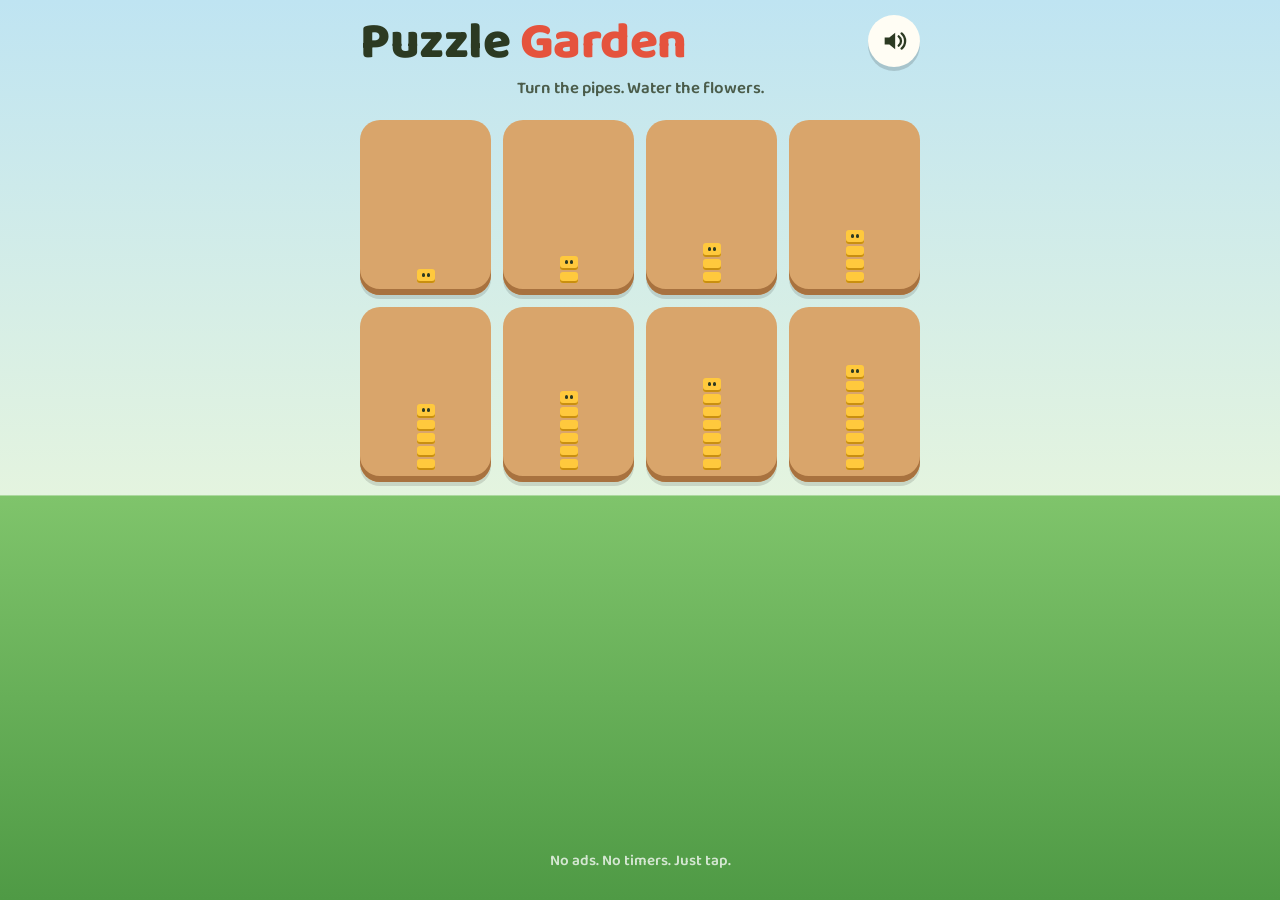
==== index.html @ d379b359 "Puzzle Garden v0.1: installable offline pipe puzzle, 8 levels Co-Authored-By: Claude Opus 5.5 <norep" ====
<!doctype html>
<html lang="en">
<head>
<meta charset="utf-8">
<meta name="viewport" content="width=device-width,initial-scale=1,viewport-fit=cover">
<title>Puzzle Garden</title>
<meta name="description" content="A gentle pipe puzzle for little ones. No ads, no timers.">
<!-- Makes it installable / full-screen when added to the home screen -->
<link rel="manifest" href="manifest.json">
<meta name="theme-color" content="#4f9a45">
<meta name="apple-mobile-web-app-capable" content="yes">
<meta name="mobile-web-app-capable" content="yes">
<meta name="apple-mobile-web-app-status-bar-style" content="default">
<meta name="apple-mobile-web-app-title" content="Puzzle Garden">
<link rel="apple-touch-icon" href="icons/icon-180.png">
<link rel="icon" href="icons/icon-192.png">
<link rel="preconnect" href="https://fonts.googleapis.com">
<link rel="stylesheet" href="https://fonts.googleapis.com/css2?family=Baloo+2:wght@600;800&display=swap">
<link rel="stylesheet" href="css/style.css">
<style>:root{padding-top:env(safe-area-inset-top,0px);padding-bottom:env(safe-area-inset-bottom,0px);box-sizing:border-box}</style>
</head>
<body>
<div class="app">
  <section class="screen" id="home">
    <div class="top">
      <h1>Puzzle <span>Garden</span></h1>
      <button class="round" id="mute" aria-label="Sound on or off"></button>
    </div>
    <p class="sub">Turn the pipes. Water the flowers.</p>
    <div class="plots" id="plots"></div>
    <p class="foot">No ads. No timers. Just tap.</p>
  </section>

  <section class="screen" id="game" hidden>
    <div class="bar">
      <button class="round" id="homeBtn" aria-label="Back to garden"></button>
      <div class="tower" id="lvlTower" aria-hidden="true"></div>
      <button class="round" id="resetBtn" aria-label="Start this level again"></button>
    </div>
    <div class="bed"><div class="board" id="board"></div></div>
  </section>
</div>

<div class="win" id="win" hidden>
  <svg class="big" viewBox="0 0 100 100" aria-hidden="true">
    <g fill="var(--petal)">
      <ellipse cx="50" cy="22" rx="14" ry="20"/><ellipse cx="50" cy="22" rx="14" ry="20" transform="rotate(60 50 45)"/>
      <ellipse cx="50" cy="22" rx="14" ry="20" transform="rotate(120 50 45)"/><ellipse cx="50" cy="22" rx="14" ry="20" transform="rotate(180 50 45)"/>
      <ellipse cx="50" cy="22" rx="14" ry="20" transform="rotate(240 50 45)"/><ellipse cx="50" cy="22" rx="14" ry="20" transform="rotate(300 50 45)"/>
    </g>
    <circle cx="50" cy="45" r="15" fill="var(--centre)"/>
    <circle cx="44" cy="42" r="2.4" fill="var(--ink)"/><circle cx="56" cy="42" r="2.4" fill="var(--ink)"/>
    <path d="M43 49 q7 7 14 0" stroke="var(--ink)" stroke-width="2.6" fill="none" stroke-linecap="round"/>
  </svg>
  <div class="row">
    <button class="round" id="winHome" aria-label="Back to garden"></button>
    <button class="go" id="nextBtn" aria-label="Next level"><svg viewBox="0 0 24 24"><path d="M5 12h12M12 6l6 6-6 6" stroke="#fff" stroke-width="3.2" fill="none" stroke-linecap="round" stroke-linejoin="round"/></svg></button>
  </div>
</div>
<script src="js/levels.js"></script>
<script src="js/game.js"></script>
</body>
</html>
---- css/style.css ----
/* Puzzle Garden styles — colours are defined once at the top as variables */
[hidden]{display:none!important}
*{box-sizing:border-box}
/* Layout: one-screen app — sky-to-grass backdrop, a raised soil bed holds the puzzle grid, big round controls only. Single bright look by design. */
:root{
  --sky:#bfe4f2; --sky-low:#e4f4df;
  --grass:#7fc46b; --grass-deep:#4f9a45; --grass-tuft:#62ad54;
  --soil:#d9a56b; --soil-deep:#a8723f;
  --hose:#f6bd34; --hose-edge:#b57c12;
  --water:#3fa4ea; --water-edge:#1f6fb3;
  --tap:#e5533d; --tap-dark:#a8321f;
  --petal:#ff7fac; --petal-2:#ffb3cd; --centre:#ffd23f; --bud:#5fae4f;
  --rock:#a2abb0; --rock-dark:#7d878d;
  --cube:#ffc93d; --cube-edge:#c98f10;
  --ink:#2c3a22; --card:#fffdf4;
  --display:"Baloo 2","Trebuchet MS",system-ui,sans-serif;
  color-scheme:light;
}
html,body{height:100%}
body{margin:0;background:linear-gradient(var(--sky) 0%,var(--sky-low) 55%,var(--grass) 55.1%,var(--grass-deep) 100%);color:var(--ink);font-family:var(--display);-webkit-tap-highlight-color:transparent;user-select:none;-webkit-user-select:none;overflow:hidden;touch-action:manipulation}
button{font:inherit;color:inherit;border:0;background:none;cursor:pointer;padding:0}
button:focus-visible{outline:4px solid var(--water-edge);outline-offset:3px;border-radius:16px}
.app{height:100%;box-sizing:border-box;padding-left:max(16px,env(safe-area-inset-left,0px));padding-right:max(16px,env(safe-area-inset-right,0px));padding-block:12px;display:flex;flex-direction:column}
.screen{flex:1;display:flex;flex-direction:column;align-items:center;min-height:0}

/* Home */
.top{width:100%;max-width:560px;display:flex;justify-content:space-between;align-items:center}
h1{font-size:clamp(2.2rem,9vw,3.2rem);font-weight:800;margin:6px 0 0;line-height:1;text-wrap:balance;color:var(--ink);letter-spacing:-.5px}
h1 span{color:var(--tap)}
.sub{margin:6px 0 18px;font-weight:600;font-size:1.05rem;opacity:.8}
.round{width:52px;height:52px;border-radius:50%;background:var(--card);box-shadow:0 4px 0 rgba(0,0,0,.15);display:grid;place-items:center;flex:none}
.round:active{transform:translateY(3px);box-shadow:0 1px 0 rgba(0,0,0,.15)}
.round svg{width:28px;height:28px}
.plots{display:grid;grid-template-columns:repeat(4,1fr);gap:12px;width:100%;max-width:560px}
.plot{background:var(--soil);border-radius:20px;box-shadow:inset 0 -6px 0 var(--soil-deep),0 4px 0 rgba(0,0,0,.12);aspect-ratio:3/4;display:flex;flex-direction:column;justify-content:flex-end;align-items:center;padding-bottom:12px;position:relative}
.plot:active{transform:translateY(3px)}
.plot.next{animation:hop 1.4s ease-in-out infinite}
.plot .badge{position:absolute;top:6px;width:30px;height:30px}
.foot{margin-top:auto;padding-top:14px;font-weight:600;opacity:.75;font-size:.95rem;text-align:center;color:#fff}

/* number tower */
.tower{display:flex;flex-direction:column-reverse;gap:2px;align-items:center}
.cube{width:18px;height:11px;background:var(--cube);border-radius:3px;box-shadow:inset 0 -2px 0 var(--cube-edge)}
.cube.face{height:14px;position:relative}
.cube.face::before,.cube.face::after{content:"";position:absolute;top:4px;width:3px;height:4px;border-radius:2px;background:var(--ink)}
.cube.face::before{left:5px}.cube.face::after{right:5px}

/* Game */
.bar{width:100%;max-width:560px;display:flex;justify-content:space-between;align-items:center;gap:12px}
.bar .tower{flex-direction:row;gap:2px}
.bar .cube{width:13px;height:18px}
.bar .cube.face{height:18px}
.bed{margin:auto 0;padding:10px;background:var(--grass-deep);border-radius:24px;box-shadow:inset 0 0 0 6px var(--soil-deep),0 8px 0 rgba(0,0,0,.18)}
.board{display:grid}
.tile{display:block;width:100%;height:100%;position:relative}
.tile svg{width:100%;height:100%;display:block;overflow:visible}
.pipe{transform-box:view-box;transform-origin:50% 50%;transition:transform .28s cubic-bezier(.3,1.5,.55,1)}
.edge line{stroke:var(--hose-edge);stroke-width:34}
.edge circle{fill:var(--hose-edge)}
.inner line{stroke:var(--hose);stroke-width:22;transition:stroke .35s}
.inner circle{fill:var(--hose);transition:fill .35s}
.wet .inner line,.always .inner line{stroke:var(--water)}
.wet .inner circle,.always .inner circle{fill:var(--water)}
.wet .edge line{stroke:var(--water-edge)} .wet .edge circle{fill:var(--water-edge)}
.patch{fill:var(--soil)}
.petals{transform-box:view-box;transform-origin:50px 40px;transform:scale(0);transition:transform .45s cubic-bezier(.3,1.8,.5,1)}
.wet .petals{transform:scale(1)}
.centre{fill:var(--bud);transition:fill .35s}
.wet .centre{fill:var(--centre)}
.wet .flowerwrap{animation:sway 2.4s ease-in-out infinite;transform-box:view-box;transform-origin:50px 90px}
.nudge .pipe{animation:wiggle .9s ease-in-out 2}
.bump{animation:bump .3s}

/* Win */
.win{position:fixed;inset:0;display:flex;flex-direction:column;align-items:center;justify-content:center;gap:24px;background:rgba(255,253,244,.72);backdrop-filter:blur(3px);-webkit-backdrop-filter:blur(3px);z-index:20}
.win .big{width:min(52vw,220px);animation:pop .6s cubic-bezier(.3,1.8,.5,1)}
.win .row{display:flex;gap:20px;align-items:center}
.go{width:96px;height:96px;border-radius:50%;background:var(--grass-deep);box-shadow:0 6px 0 #2f6b29;display:grid;place-items:center;animation:hop 1.2s ease-in-out infinite}
.go svg{width:52px;height:52px}
.fall{position:fixed;top:-30px;width:16px;height:22px;border-radius:50% 50% 50% 0;background:var(--petal);z-index:21;pointer-events:none;animation:fall linear forwards}
.fall:nth-child(odd){background:var(--petal-2)}

@keyframes hop{0%,100%{transform:translateY(0)}50%{transform:translateY(-6px)}}
@keyframes wiggle{0%,100%{transform:rotate(0)}25%{transform:rotate(-10deg)}75%{transform:rotate(10deg)}}
@keyframes bump{50%{transform:translateX(-4px)}}
@keyframes pop{from{transform:scale(.2)}to{transform:scale(1)}}
@keyframes sway{0%,100%{transform:rotate(-4deg)}50%{transform:rotate(4deg)}}
@keyframes fall{to{transform:translateY(110vh) rotate(540deg)}}
@media (prefers-reduced-motion:reduce){*,*::before,*::after{animation:none!important;transition-duration:.01ms!important}}
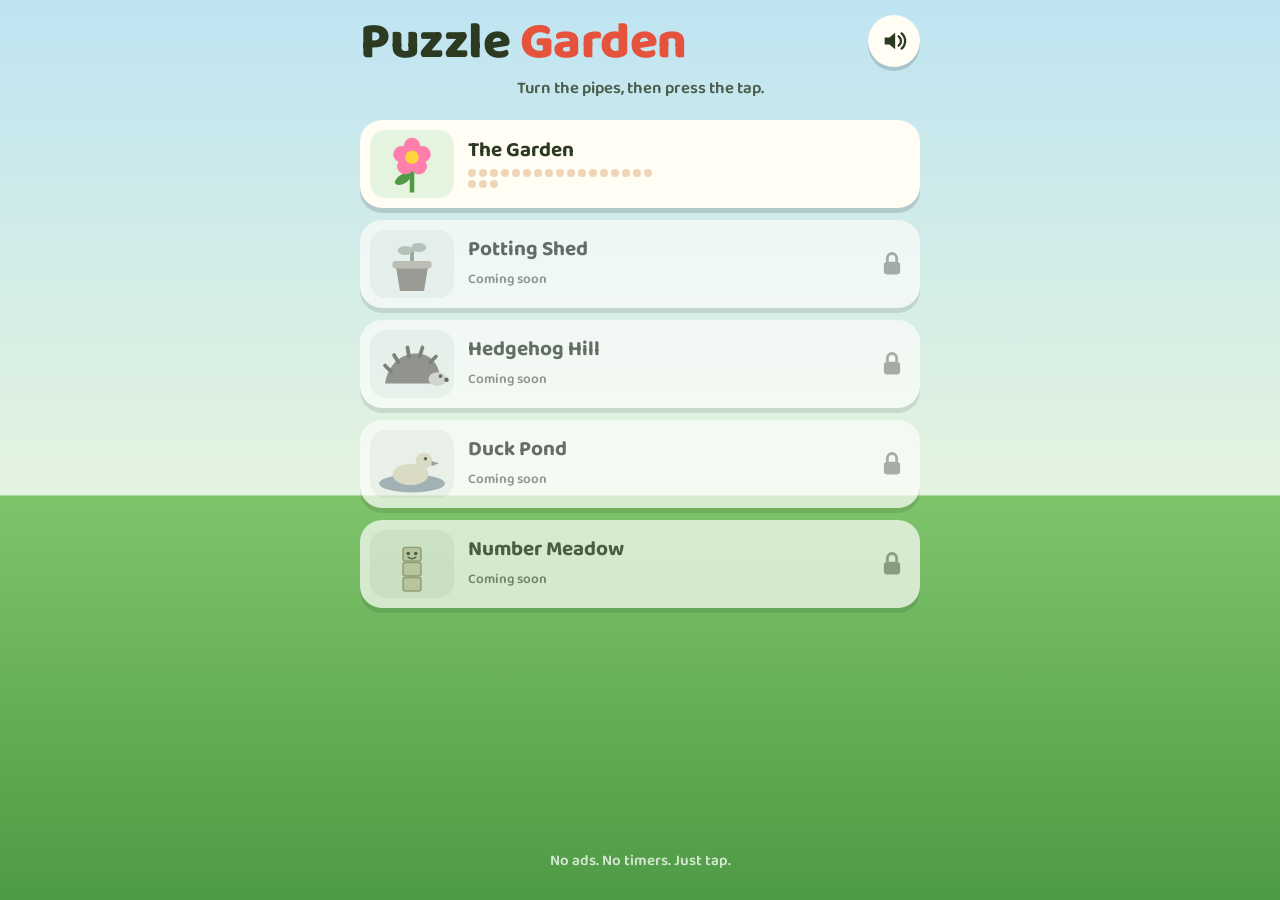
==== commit e46e67ec: "Press-the-tap testing, world map, World 1 rework with stuck pipes Co-Authored-By: Claude Opus 5.5 <n" ====
--- a/index.html
+++ b/index.html
@@ -26,14 +26,23 @@
       <h1>Puzzle <span>Garden</span></h1>
       <button class="round" id="mute" aria-label="Sound on or off"></button>
     </div>
-    <p class="sub">Turn the pipes. Water the flowers.</p>
+    <p class="sub">Turn the pipes, then press the tap.</p>
+    <div class="worlds" id="worlds"></div>
+    <p class="foot">No ads. No timers. Just tap.</p>
+  </section>
+
+  <section class="screen" id="levels" hidden>
+    <div class="bar">
+      <button class="round" id="levelsBack" aria-label="Back to worlds"></button>
+      <h2 id="worldName"></h2>
+      <span class="spacer"></span>
+    </div>
     <div class="plots" id="plots"></div>
-    <p class="foot">No ads. No timers. Just tap.</p>
   </section>
 
   <section class="screen" id="game" hidden>
     <div class="bar">
-      <button class="round" id="homeBtn" aria-label="Back to garden"></button>
+      <button class="round" id="homeBtn" aria-label="Back to levels"></button>
       <div class="tower" id="lvlTower" aria-hidden="true"></div>
       <button class="round" id="resetBtn" aria-label="Start this level again"></button>
     </div>
--- a/css/style.css
+++ b/css/style.css
@@ -12,6 +12,7 @@
   --petal:#ff7fac; --petal-2:#ffb3cd; --centre:#ffd23f; --bud:#5fae4f;
   --rock:#a2abb0; --rock-dark:#7d878d;
   --cube:#ffc93d; --cube-edge:#c98f10;
+  --metal:#c3ccd2; --metal-edge:#6f7c86; --bolt:#55616a;
   --ink:#2c3a22; --card:#fffdf4;
   --display:"Baloo 2","Trebuchet MS",system-ui,sans-serif;
   color-scheme:light;
@@ -22,6 +23,7 @@
 button:focus-visible{outline:4px solid var(--water-edge);outline-offset:3px;border-radius:16px}
 .app{height:100%;box-sizing:border-box;padding-left:max(16px,env(safe-area-inset-left,0px));padding-right:max(16px,env(safe-area-inset-right,0px));padding-block:12px;display:flex;flex-direction:column}
 .screen{flex:1;display:flex;flex-direction:column;align-items:center;min-height:0}
+#home,#levels{overflow-y:auto;-webkit-overflow-scrolling:touch}
 
 /* Home */
 .top{width:100%;max-width:560px;display:flex;justify-content:space-between;align-items:center}
@@ -31,27 +33,25 @@
 .round{width:52px;height:52px;border-radius:50%;background:var(--card);box-shadow:0 4px 0 rgba(0,0,0,.15);display:grid;place-items:center;flex:none}
 .round:active{transform:translateY(3px);box-shadow:0 1px 0 rgba(0,0,0,.15)}
 .round svg{width:28px;height:28px}
-.plots{display:grid;grid-template-columns:repeat(4,1fr);gap:12px;width:100%;max-width:560px}
-.plot{background:var(--soil);border-radius:20px;box-shadow:inset 0 -6px 0 var(--soil-deep),0 4px 0 rgba(0,0,0,.12);aspect-ratio:3/4;display:flex;flex-direction:column;justify-content:flex-end;align-items:center;padding-bottom:12px;position:relative}
+.plots{display:grid;grid-template-columns:repeat(5,1fr);gap:10px;width:100%;max-width:560px}
+.plot{background:var(--soil);border-radius:20px;box-shadow:inset 0 -6px 0 var(--soil-deep),0 4px 0 rgba(0,0,0,.12);aspect-ratio:4/5;display:flex;flex-direction:column;justify-content:flex-end;align-items:center;padding-bottom:10px;position:relative}
 .plot:active{transform:translateY(3px)}
 .plot.next{animation:hop 1.4s ease-in-out infinite}
-.plot .badge{position:absolute;top:6px;width:30px;height:30px}
+.plot .badge{position:absolute;top:-6px;right:-6px;width:26px;height:26px}
 .foot{margin-top:auto;padding-top:14px;font-weight:600;opacity:.75;font-size:.95rem;text-align:center;color:#fff}
 
 /* number tower */
-.tower{display:flex;flex-direction:column-reverse;gap:2px;align-items:center}
-.cube{width:18px;height:11px;background:var(--cube);border-radius:3px;box-shadow:inset 0 -2px 0 var(--cube-edge)}
-.cube.face{height:14px;position:relative}
-.cube.face::before,.cube.face::after{content:"";position:absolute;top:4px;width:3px;height:4px;border-radius:2px;background:var(--ink)}
-.cube.face::before{left:5px}.cube.face::after{right:5px}
+.tower{display:flex;flex-direction:row;gap:3px;align-items:flex-end}
+.stack{display:flex;flex-direction:column-reverse;gap:2px}
+.cube{width:11px;height:9px;background:var(--cube);border-radius:2px;box-shadow:inset 0 -2px 0 var(--cube-edge)}
+.cube.face{height:12px;position:relative}
+.cube.face::before,.cube.face::after{content:"";position:absolute;top:3px;width:2px;height:3px;border-radius:2px;background:var(--ink)}
+.cube.face::before{left:3px}.cube.face::after{right:3px}
 
 /* Game */
 .bar{width:100%;max-width:560px;display:flex;justify-content:space-between;align-items:center;gap:12px}
-.bar .tower{flex-direction:row;gap:2px}
-.bar .cube{width:13px;height:18px}
-.bar .cube.face{height:18px}
 .bed{margin:auto 0;padding:10px;background:var(--grass-deep);border-radius:24px;box-shadow:inset 0 0 0 6px var(--soil-deep),0 8px 0 rgba(0,0,0,.18)}
-.board{display:grid}
+.board{display:grid;position:relative}
 .tile{display:block;width:100%;height:100%;position:relative}
 .tile svg{width:100%;height:100%;display:block;overflow:visible}
 .pipe{transform-box:view-box;transform-origin:50% 50%;transition:transform .28s cubic-bezier(.3,1.5,.55,1)}
@@ -87,3 +87,45 @@
 @keyframes sway{0%,100%{transform:rotate(-4deg)}50%{transform:rotate(4deg)}}
 @keyframes fall{to{transform:translateY(110vh) rotate(540deg)}}
 @media (prefers-reduced-motion:reduce){*,*::before,*::after{animation:none!important;transition-duration:.01ms!important}}
+
+/* World map */
+.worlds{display:flex;flex-direction:column;gap:12px;width:100%;max-width:560px}
+.world{display:flex;align-items:center;gap:14px;background:var(--card);border-radius:22px;padding:10px 14px 10px 10px;box-shadow:0 5px 0 rgba(0,0,0,.14);position:relative;text-align:left}
+.world:active{transform:translateY(3px);box-shadow:0 2px 0 rgba(0,0,0,.14)}
+.world .art{width:84px;height:68px;flex:none;background:var(--sky-low);border-radius:16px;display:grid;place-items:center}
+.world .art svg{width:76px;height:60px}
+.winfo{display:flex;flex-direction:column;gap:6px;min-width:0}
+.winfo strong{font-size:1.3rem;line-height:1.1}
+.dots{display:flex;flex-wrap:wrap;gap:3px;max-width:190px}
+.dots i{width:8px;height:8px;border-radius:50%;background:var(--soil);opacity:.45}
+.dots i.on{background:var(--petal);opacity:1}
+.soon{font-size:.85rem;font-weight:600;opacity:.7}
+.world.locked{filter:grayscale(.85);opacity:.7}
+.world .lock{position:absolute;right:14px;top:50%;transform:translateY(-50%);width:28px;height:28px}
+.world .lock svg{width:28px;height:28px}
+h2{margin:0;font-size:1.5rem;font-weight:800;text-align:center;flex:1}
+.spacer{width:52px;flex:none}
+#levels .plots{margin-top:18px}
+
+/* Stuck metal pipes */
+.fixed .edge line{stroke:var(--metal-edge)} .fixed .edge circle{fill:var(--metal-edge)}
+.fixed .inner line{stroke:var(--metal)} .fixed .inner circle{fill:var(--metal)}
+.bolt{fill:var(--bolt)}
+.fixed.wet .inner line{stroke:var(--water)} .fixed.wet .inner circle{fill:var(--water)}
+.fixed.wet .edge line{stroke:var(--metal-edge)} .fixed.wet .edge circle{fill:var(--metal-edge)}
+
+/* The tap: pulses to invite a press, wheel spins while running */
+.tap .inner line{stroke:var(--hose)}
+.tap.on .inner line{stroke:var(--water)}
+.tap.pulse svg{animation:pulse 1.1s ease-in-out infinite}
+.tap .wheel{transform-box:view-box;transform-origin:50px 44px;transition:transform .5s}
+.tap.on .wheel{transform:rotate(180deg)}
+
+/* Leak splash */
+.splash{position:absolute;width:0;height:0;pointer-events:none;z-index:3}
+.splash i{position:absolute;left:-6px;top:-6px;width:12px;height:12px;border-radius:50% 50% 50% 0;background:var(--water);animation:drop .7s ease-out forwards}
+.splash::before{content:"";position:absolute;left:-18px;top:-18px;width:36px;height:36px;border-radius:50%;background:var(--water);opacity:.35;animation:puddle .9s ease-out forwards}
+
+@keyframes pulse{0%,100%{transform:scale(1)}50%{transform:scale(1.12)}}
+@keyframes drop{0%{transform:translate(0,0) scale(.4);opacity:1}100%{transform:translate(var(--dx),var(--dy)) scale(1);opacity:0}}
+@keyframes puddle{0%{transform:scale(.2);opacity:.6}100%{transform:scale(1.4);opacity:0}}
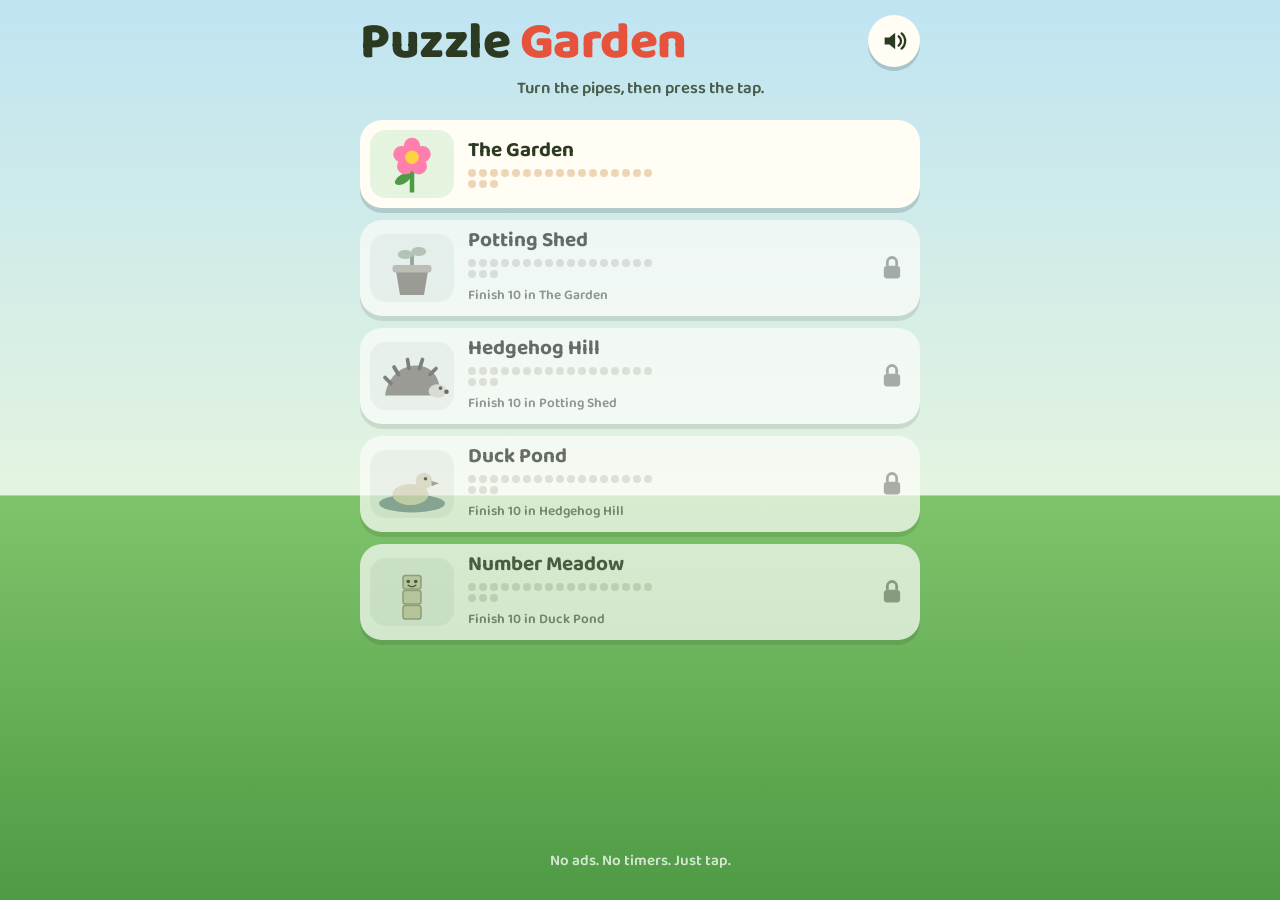
==== commit 32b3f346: "Worlds 2-5 (80 levels): tray pieces, hedgehogs, pebbles, colours, bridges, number flowers; auto-refr" ====
--- a/index.html
+++ b/index.html
@@ -47,6 +47,7 @@
       <button class="round" id="resetBtn" aria-label="Start this level again"></button>
     </div>
     <div class="bed"><div class="board" id="board"></div></div>
+    <div class="tray" id="tray" hidden></div>
   </section>
 </div>
 
--- a/css/style.css
+++ b/css/style.css
@@ -12,7 +12,11 @@
   --petal:#ff7fac; --petal-2:#ffb3cd; --centre:#ffd23f; --bud:#5fae4f;
   --rock:#a2abb0; --rock-dark:#7d878d;
   --cube:#ffc93d; --cube-edge:#c98f10;
-  --metal:#c3ccd2; --metal-edge:#6f7c86; --bolt:#55616a;
+  --metal:#c3ccd2;
+  --red-water:#ef4f6a; --red-edge:#a92d45; --mix:#8f63c9; --mix-edge:#5d3f8c;
+  --bflower:#5fa8ee; --rflower:#f04f78;
+  --hog:#9a7350; --hog-dark:#6b4f35; --hog-face:#ecd0a8;
+  --pebble:#e3d3b2; --pebble-dark:#bfa982; --slot:#c48f58; --metal-edge:#6f7c86; --bolt:#55616a;
   --ink:#2c3a22; --card:#fffdf4;
   --display:"Baloo 2","Trebuchet MS",system-ui,sans-serif;
   color-scheme:light;
@@ -129,3 +133,47 @@
 @keyframes pulse{0%,100%{transform:scale(1)}50%{transform:scale(1.12)}}
 @keyframes drop{0%{transform:translate(0,0) scale(.4);opacity:1}100%{transform:translate(var(--dx),var(--dy)) scale(1);opacity:0}}
 @keyframes puddle{0%{transform:scale(.2);opacity:.6}100%{transform:scale(1.4);opacity:0}}
+
+/* Coloured water: blue (default), red, and muddy purple when they mix */
+.wet.w-r .inner line,.wet.w-r .inner circle,.wet.w-r .inner path{stroke:var(--red-water)}
+.wet.w-r .inner circle{fill:var(--red-water)}
+.wet.w-r .edge line,.wet.w-r .edge path{stroke:var(--red-edge)} .wet.w-r .edge circle{fill:var(--red-edge)}
+.wet.w-mix .inner line,.wet.w-mix .inner path{stroke:var(--mix)} .wet.w-mix .inner circle{fill:var(--mix)}
+.wet.w-mix .edge line,.wet.w-mix .edge path{stroke:var(--mix-edge)} .wet.w-mix .edge circle{fill:var(--mix-edge)}
+.tap.on.w-r .inner line{stroke:var(--red-water)}
+.inner path{stroke:var(--hose);stroke-width:22;transition:stroke .35s}
+.edge path{stroke:var(--hose-edge);stroke-width:34}
+.wet .inner path{stroke:var(--water)} .wet .edge path{stroke:var(--water-edge)}
+
+/* Bridges: two pipes crossing; each keeps its own water */
+.bridge .ax-v .inner line,.bridge .ax-v .edge line{transition:stroke .35s}
+
+/* Tray of pieces and empty slots */
+.tray{display:flex;flex-wrap:wrap;justify-content:center;gap:8px;margin:14px auto 0;padding:10px;max-width:560px;min-height:40px;background:var(--soil-deep);border-radius:20px;box-shadow:inset 0 4px 0 rgba(0,0,0,.18);touch-action:none}
+.tray:empty::after{content:"";display:block;width:40px;height:40px;border-radius:12px;border:3px dashed rgba(255,255,255,.35)}
+.piece{touch-action:none;transition:transform .15s}
+.piece svg{width:100%;height:100%;display:block}
+.piece.sel{transform:translateY(-8px) scale(1.06);filter:drop-shadow(0 6px 0 rgba(0,0,0,.25))}
+.hole{fill:none;stroke:var(--slot);stroke-width:4;stroke-dasharray:10 8}
+.slot .patch{fill:var(--soil)}
+.board{touch-action:none}
+.lifted{opacity:.35}
+.ghost{position:fixed;left:0;top:0;pointer-events:none;z-index:30;filter:drop-shadow(0 10px 6px rgba(0,0,0,.3))}
+.ghost svg{width:100%;height:100%;display:block}
+.haspebble .pebble{animation:none}
+
+/* Hedgehog: asleep, then soaked and grumpy */
+.hog .awake{display:none}
+.soaked .hog .awake{display:inline} .soaked .hog .sleepy,.soaked .hog .zzz{display:none}
+.soaked .hog{animation:shiver .12s linear 6;transform-box:view-box;transform-origin:50% 80%}
+.zzz{animation:zz 2.4s ease-in-out infinite} .z2{animation-delay:.6s}
+@keyframes zz{0%,100%{transform:translateY(0);opacity:.2}50%{transform:translateY(-4px);opacity:.6}}
+@keyframes shiver{0%,100%{transform:translateX(0)}25%{transform:translateX(-3px)}75%{transform:translateX(3px)}}
+
+/* Number blocks on taps and flowers */
+.scube{fill:var(--cube);stroke:var(--cube-edge);stroke-width:1.5}
+.wcube{fill:var(--water);stroke:var(--water-edge);stroke-width:1.5}
+.wrong .flowerwrap{animation:nope .5s ease-in-out 2;transform-box:view-box;transform-origin:50px 90px}
+.wrong .centre{fill:#a88a5c}
+@keyframes nope{0%,100%{transform:rotate(0)}25%{transform:rotate(-8deg)}75%{transform:rotate(8deg)}}
+.splash.red i,.splash.red::before{background:var(--red-water)}
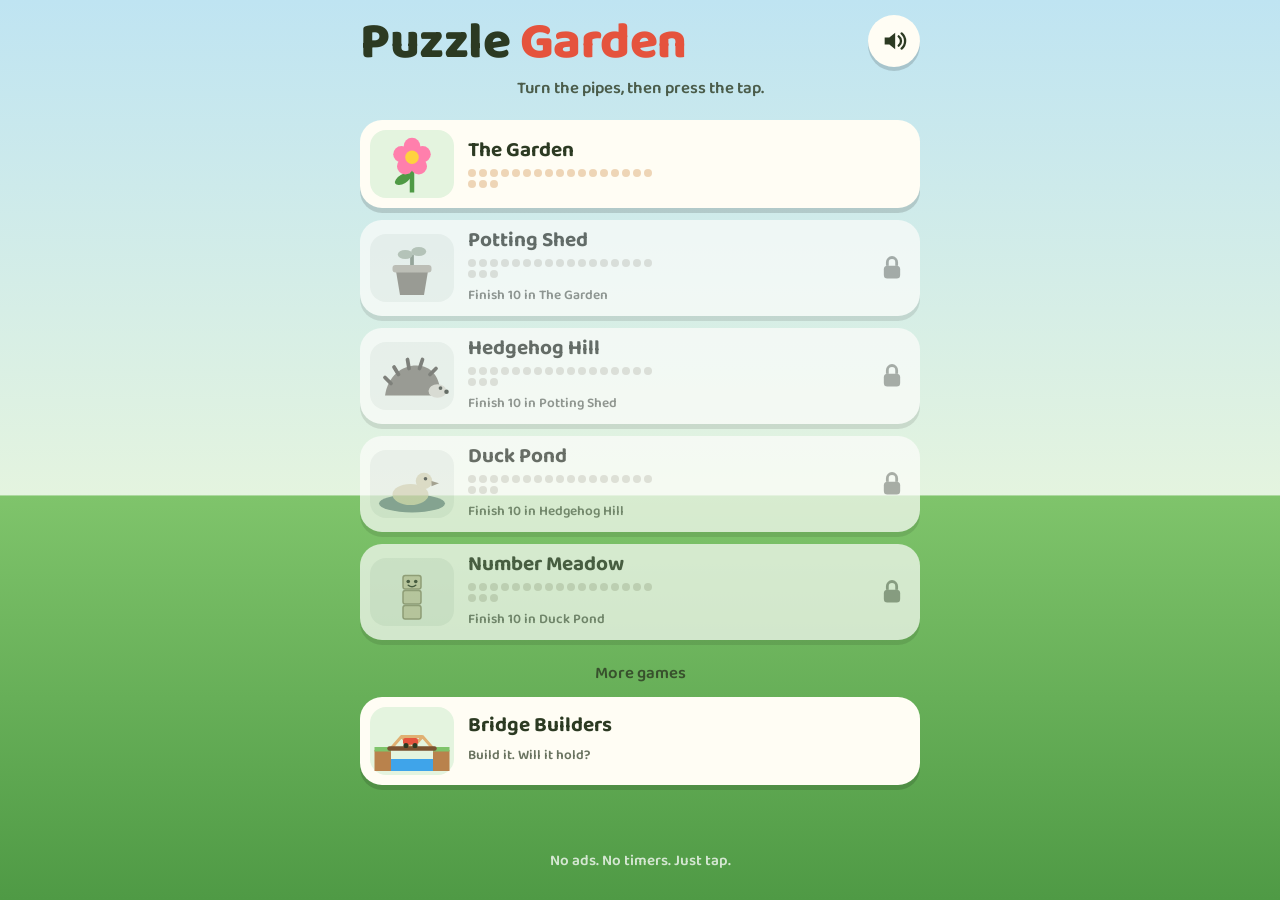
==== commit f62d6608: "Bridge Builders: truss physics, 10 levels, 5 cars, stress colours; linked from home screen Co-Author" ====
--- a/index.html
+++ b/index.html
@@ -2,7 +2,7 @@
 <html lang="en">
 <head>
 <meta charset="utf-8">
-<meta name="viewport" content="width=device-width,initial-scale=1,viewport-fit=cover">
+<meta name="viewport" content="width=device-width,initial-scale=1,maximum-scale=1,minimum-scale=1,user-scalable=no,viewport-fit=cover">
 <title>Puzzle Garden</title>
 <meta name="description" content="A gentle pipe puzzle for little ones. No ads, no timers.">
 <!-- Makes it installable / full-screen when added to the home screen -->
@@ -28,6 +28,13 @@
     </div>
     <p class="sub">Turn the pipes, then press the tap.</p>
     <div class="worlds" id="worlds"></div>
+    <p class="sub more">More games</p>
+    <div class="worlds">
+      <a class="world gamecard" href="bridge/" aria-label="Bridge Builders">
+        <div class="art"><svg viewBox="0 0 100 80"><rect x="0" y="52" width="22" height="28" fill="#b9824c"/><rect x="78" y="52" width="22" height="28" fill="#b9824c"/><rect x="0" y="48" width="22" height="6" fill="#7fc46b"/><rect x="78" y="48" width="22" height="6" fill="#7fc46b"/><rect x="22" y="64" width="56" height="16" fill="#3fa4ea"/><path d="M22 50L36 34 50 50 64 34 78 50M36 34H64" stroke="#e0b072" stroke-width="4" fill="none" stroke-linejoin="round"/><path d="M20 50H80" stroke="#7a5230" stroke-width="6" stroke-linecap="round"/><rect x="38" y="36" width="20" height="9" rx="3" fill="#e5533d"/><circle cx="42" cy="46" r="3.4" fill="#2c3a22"/><circle cx="54" cy="46" r="3.4" fill="#2c3a22"/></svg></div>
+        <div class="winfo"><strong>Bridge Builders</strong><span class="soon">Build it. Will it hold?</span></div>
+      </a>
+    </div>
     <p class="foot">No ads. No timers. Just tap.</p>
   </section>
 
--- a/css/style.css
+++ b/css/style.css
@@ -149,14 +149,14 @@
 .bridge .ax-v .inner line,.bridge .ax-v .edge line{transition:stroke .35s}
 
 /* Tray of pieces and empty slots */
-.tray{display:flex;flex-wrap:wrap;justify-content:center;gap:8px;margin:14px auto 0;padding:10px;max-width:560px;min-height:40px;background:var(--soil-deep);border-radius:20px;box-shadow:inset 0 4px 0 rgba(0,0,0,.18);touch-action:none}
+.tray{display:flex;flex-wrap:wrap;justify-content:center;gap:8px;margin:14px auto 0;padding:10px;max-width:560px;min-height:40px;background:var(--soil-deep);border-radius:20px;box-shadow:inset 0 4px 0 rgba(0,0,0,.18);touch-action:manipulation}
 .tray:empty::after{content:"";display:block;width:40px;height:40px;border-radius:12px;border:3px dashed rgba(255,255,255,.35)}
-.piece{touch-action:none;transition:transform .15s}
+.piece{touch-action:manipulation;transition:transform .15s}
 .piece svg{width:100%;height:100%;display:block}
 .piece.sel{transform:translateY(-8px) scale(1.06);filter:drop-shadow(0 6px 0 rgba(0,0,0,.25))}
 .hole{fill:none;stroke:var(--slot);stroke-width:4;stroke-dasharray:10 8}
 .slot .patch{fill:var(--soil)}
-.board{touch-action:none}
+.board{touch-action:manipulation}
 .lifted{opacity:.35}
 .ghost{position:fixed;left:0;top:0;pointer-events:none;z-index:30;filter:drop-shadow(0 10px 6px rgba(0,0,0,.3))}
 .ghost svg{width:100%;height:100%;display:block}
@@ -177,3 +177,12 @@
 .wrong .centre{fill:#a88a5c}
 @keyframes nope{0%,100%{transform:rotate(0)}25%{transform:rotate(-8deg)}75%{transform:rotate(8deg)}}
 .splash.red i,.splash.red::before{background:var(--red-water)}
+
+/* iPhone: no double-tap zoom, no text-size jumps, no grey tap flash */
+html,body,button,.tile,.piece,.plot,.world{touch-action:manipulation}
+html{-webkit-text-size-adjust:100%;text-size-adjust:100%}
+*{-webkit-touch-callout:none}
+
+/* Link to other games on the home screen */
+a.world{text-decoration:none;color:inherit}
+.sub.more{margin:20px 0 10px}
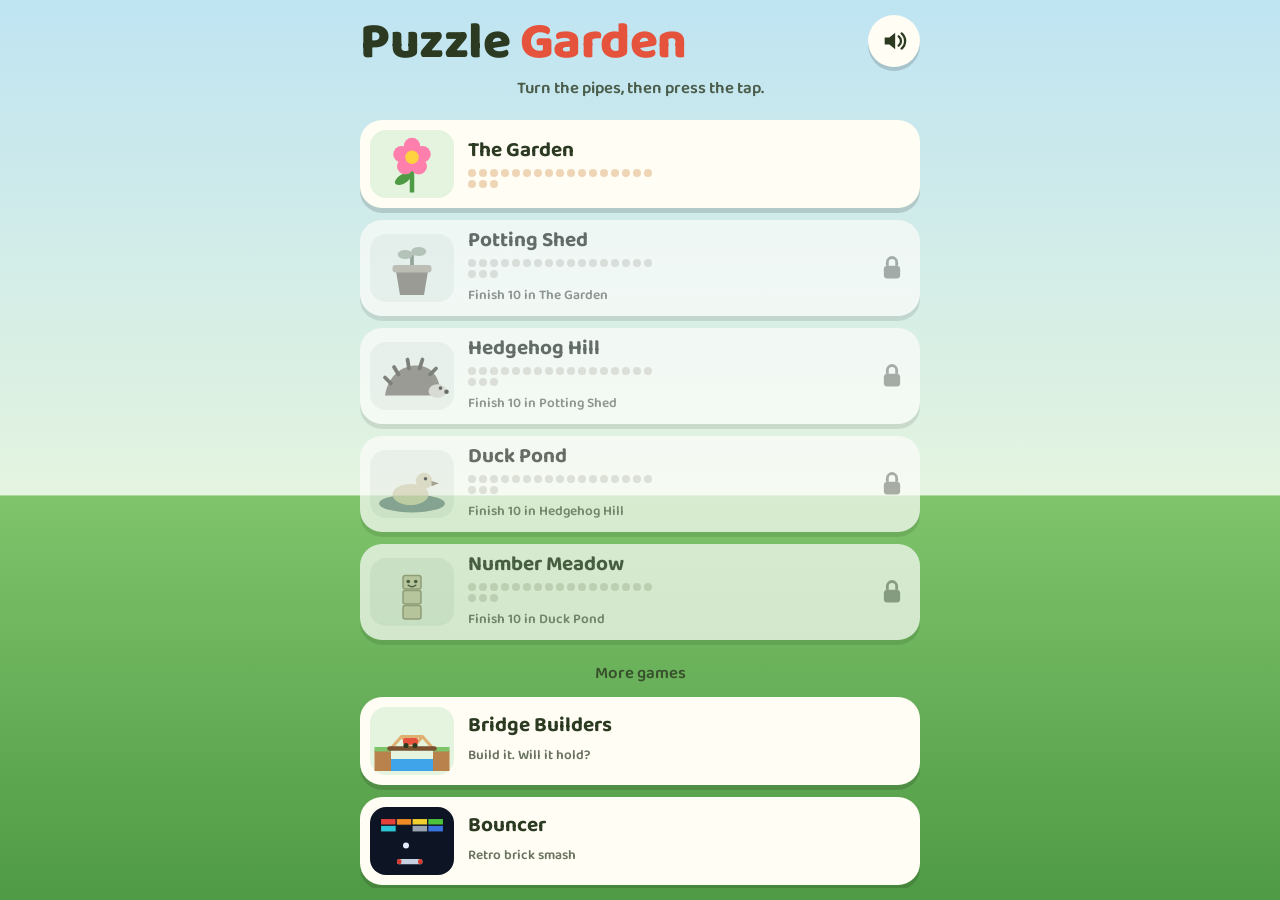
==== commit 05e6cd75: "Bouncer: retro brick-breaker with EZ mode, trackpad slider and fire button 20 levels, steel/titanium" ====
--- a/index.html
+++ b/index.html
@@ -33,6 +33,10 @@
       <a class="world gamecard" href="bridge/" aria-label="Bridge Builders">
         <div class="art"><svg viewBox="0 0 100 80"><rect x="0" y="52" width="22" height="28" fill="#b9824c"/><rect x="78" y="52" width="22" height="28" fill="#b9824c"/><rect x="0" y="48" width="22" height="6" fill="#7fc46b"/><rect x="78" y="48" width="22" height="6" fill="#7fc46b"/><rect x="22" y="64" width="56" height="16" fill="#3fa4ea"/><path d="M22 50L36 34 50 50 64 34 78 50M36 34H64" stroke="#e0b072" stroke-width="4" fill="none" stroke-linejoin="round"/><path d="M20 50H80" stroke="#7a5230" stroke-width="6" stroke-linecap="round"/><rect x="38" y="36" width="20" height="9" rx="3" fill="#e5533d"/><circle cx="42" cy="46" r="3.4" fill="#2c3a22"/><circle cx="54" cy="46" r="3.4" fill="#2c3a22"/></svg></div>
         <div class="winfo"><strong>Bridge Builders</strong><span class="soon">Build it. Will it hold?</span></div>
+      </a>
+      <a class="world gamecard" href="bouncer/" aria-label="Bouncer">
+        <div class="art" style="background:#0d1424"><svg viewBox="0 0 100 80"><g stroke="#0d1424" stroke-width="1.5"><rect x="8" y="10" width="21" height="9" fill="#e5413b"/><rect x="29" y="10" width="21" height="9" fill="#f08a24"/><rect x="50" y="10" width="21" height="9" fill="#f2cf2f"/><rect x="71" y="10" width="21" height="9" fill="#4cc23d"/><rect x="8" y="19" width="21" height="9" fill="#2fc4d4"/><rect x="50" y="19" width="21" height="9" fill="#9aa4b0"/><rect x="71" y="19" width="21" height="9" fill="#3a73de"/></g><circle cx="42" cy="46" r="4" fill="#e6ecff"/><rect x="30" y="64" width="34" height="7" rx="3.5" fill="#c6d0e0"/><rect x="30" y="64" width="6" height="7" rx="3" fill="#d63a2e"/><rect x="58" y="64" width="6" height="7" rx="3" fill="#d63a2e"/></svg></div>
+        <div class="winfo"><strong>Bouncer</strong><span class="soon">Retro brick smash</span></div>
       </a>
     </div>
     <p class="foot">No ads. No timers. Just tap.</p>
